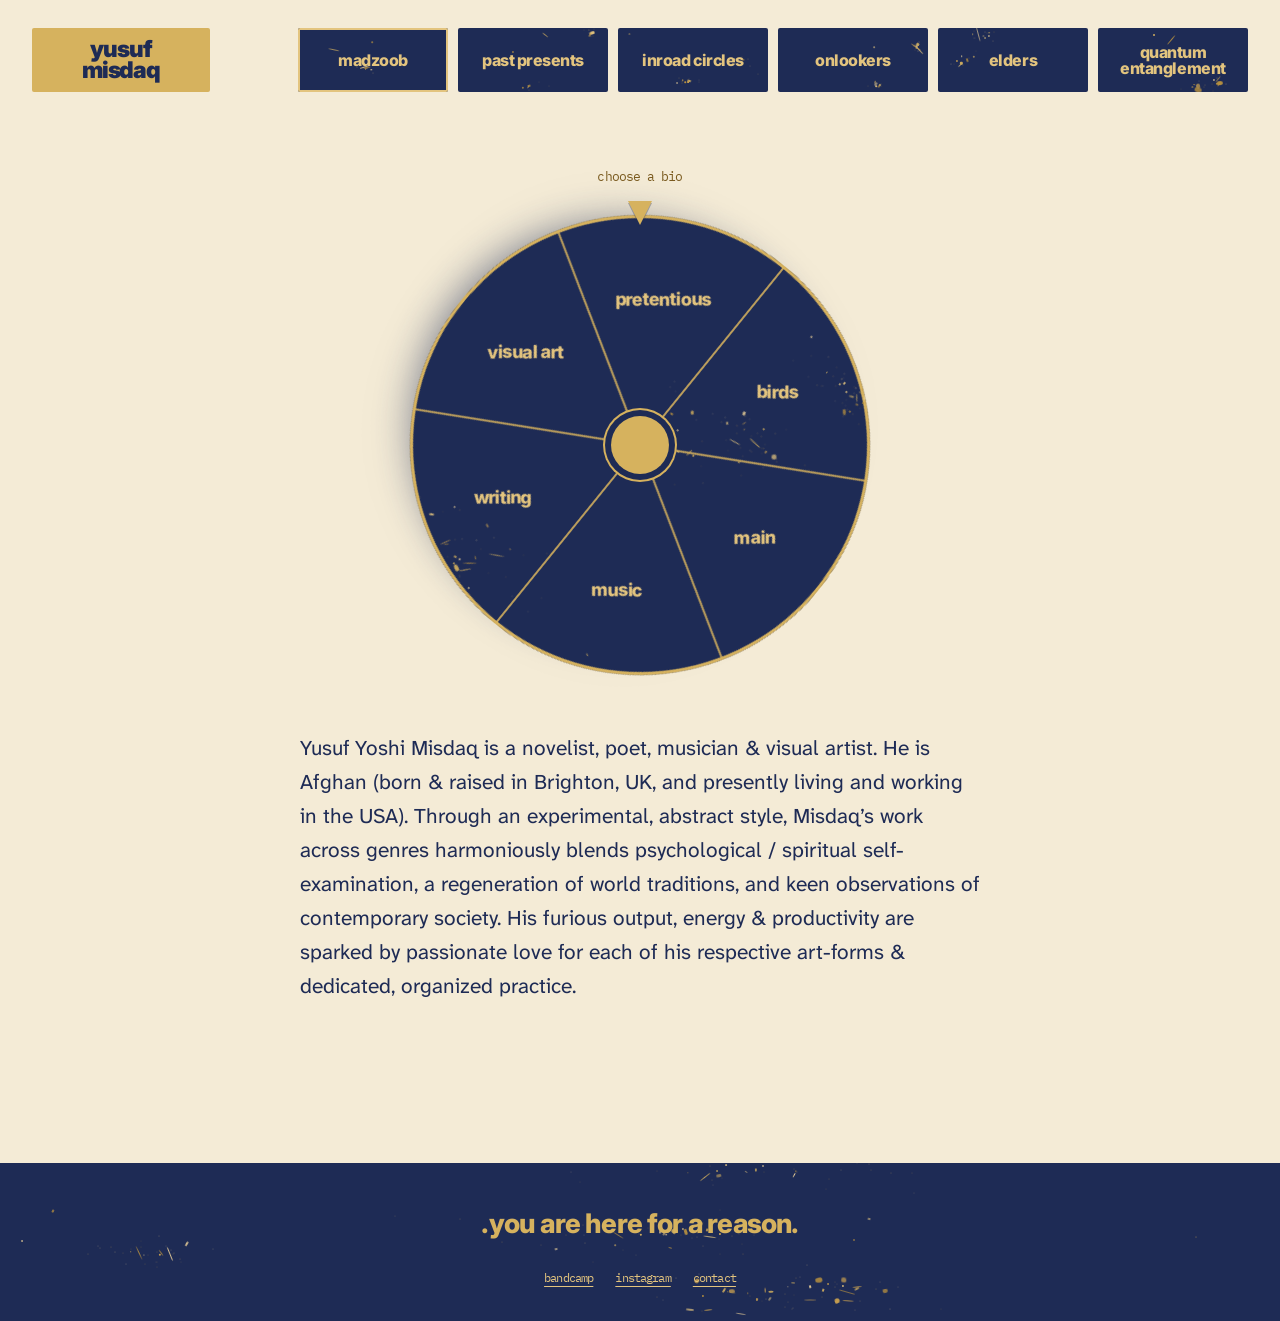
==== bio.html @ 8c19d128 "Bio page with a wheel of bio versions - bio.html: the turning wheel at the top (main, music, writing" ====
<!doctype html>
<html lang="en">
<head>
<meta charset="utf-8">
<meta name="viewport" content="width=device-width, initial-scale=1, viewport-fit=cover">
<title>bio · yusuf misdaq</title>
<link rel="stylesheet" href="https://fonts.googleapis.com/css2?family=Inter:wght@400;800;900&amp;display=swap">
<link rel="stylesheet" href="https://fonts.googleapis.com/css2?family=IBM+Plex+Mono:wght@400;500&amp;display=swap">
<link rel="stylesheet" href="https://fonts.googleapis.com/css2?family=Atkinson+Hyperlegible+Next:wght@400;600&amp;display=swap">
<link rel="stylesheet" href="https://fonts.googleapis.com/css2?family=Atkinson+Hyperlegible:wght@400;700&amp;display=swap">
<link rel="stylesheet" href="https://fonts.googleapis.com/css2?family=Aref+Ruqaa:wght@700&amp;family=Vazirmatn:wght@700&amp;display=swap">
<style>
html{background:#1E2B55}
/* shared page chrome: ground, header name box, rotating menu, lapis blocks, footer */
body{margin:0;background:#F4EBD6}
a{color:#1E2B55}a:hover{color:#2E4A8C}
.namebox{display:flex;align-items:center;justify-content:center;width:178px;height:64px;box-sizing:border-box;background:#D6B25E;color:#1E2B55;text-decoration:none;font-family:Inter,'Helvetica Neue',Arial,sans-serif;font-weight:900;font-size:23px;line-height:.9;letter-spacing:-0.045em;border-radius:2px;text-align:center;text-transform:lowercase}
.namebox:hover{color:#1E2B55;background:#E3C47E}
.namebox:focus-visible{outline:2px solid #2E4A8C;outline-offset:3px}
.hdr{display:flex;flex-wrap:wrap;gap:18px 24px;align-items:flex-start;justify-content:space-between;padding:28px 0 46px}
.namebox{display:flex;align-items:center;justify-content:center;width:178px;height:64px;box-sizing:border-box;background:#D6B25E;color:#1E2B55;text-decoration:none;font-size:23px;line-height:.9;border-radius:2px;text-align:center}
.namebox:hover{color:#1E2B55;background:#E3C47E}
.namebox:focus-visible{outline:2px solid #2E4A8C;outline-offset:3px}
.menu{display:grid;grid-template-columns:repeat(6,150px);gap:10px}
@media (max-width: 1240px){.menu{grid-template-columns:repeat(3,150px);row-gap:30px}}
@media (max-width: 560px){.menu{grid-template-columns:repeat(2,minmax(0,1fr));width:100%}}
.mi{position:relative;display:block;width:150px;max-width:100%;height:64px;text-decoration:none}
@media (max-width: 560px){.mi{width:100%}}
.mi:focus-visible{outline:2px solid #2E4A8C;outline-offset:3px}
.mbox{position:absolute;top:0;right:0;bottom:0;left:0;display:flex;align-items:center;justify-content:center;padding:0 10px;box-sizing:border-box;background:var(--ink);border-radius:2px;overflow:hidden}
.mi:hover .mbox{background:#25336A}
.mi[aria-current="page"] .mbox{box-shadow:inset 0 0 0 2px #E3C47E}
.poe{position:relative;z-index:1;font-family:Inter,Vazirmatn,'Helvetica Neue',Arial,sans-serif;font-weight:800;font-size:16px;line-height:1.02;letter-spacing:-0.03em;color:#E3C47E;text-align:center;text-transform:lowercase}
@keyframes sw0{0%{opacity:0}50%{opacity:.5}100%{opacity:1}}
@keyframes sw1{0%{opacity:0}50%{opacity:.5}100%{opacity:1}}
.sw0{animation:sw0 .6s steps(3) both}.sw1{animation:sw1 .6s steps(3) both}
.gen{position:absolute;top:100%;left:50%;margin-top:6px;white-space:nowrap;font-family:'IBM Plex Mono',ui-monospace,monospace;font-size:12px;color:#7A5A1E;text-transform:lowercase;opacity:0;letter-spacing:-.6em;transform:translateX(-50%);transition:opacity .25s ease,letter-spacing .35s ease;pointer-events:none}
.mi:hover .gen,.mi:focus-visible .gen{opacity:1;letter-spacing:-0.07em}
@media (hover: none){.gen{opacity:1;letter-spacing:-0.07em}.menu{row-gap:30px}}
@media (prefers-reduced-motion: reduce){.sw0,.sw1{animation:none}.gen{transition:none}}
.lapis{position:relative;overflow:hidden;background:#1E2B55}
.fx{position:absolute;top:0;right:0;bottom:0;left:0;pointer-events:none}
.fk{position:absolute;display:block}
.above{position:relative;z-index:1}
.foot{margin-top:120px;padding:44px 44px 36px;color:#F4EBD6;display:flex;flex-direction:column;gap:30px}
.fcall{font-family:Inter,'Helvetica Neue',Arial,sans-serif;font-weight:800;font-size:27px;letter-spacing:-0.03em;color:#D6B25E;text-transform:lowercase;text-align:center;margin:0}
.flinks{display:flex;flex-wrap:wrap;gap:6px 22px;font-family:'IBM Plex Mono',ui-monospace,monospace;font-size:12px;letter-spacing:-0.07em;text-transform:lowercase}
.flinks a{color:#E3C47E;text-underline-offset:4px}.flinks a:hover{color:#F4EBD6}
/* menu: on hover the box turns gold and shows its plain name inside (computers); phones keep the name underneath */
.mbox{transition:background-color .35s ease}
.mbox .fx{transition:opacity .35s ease}
.poe{transition:opacity .3s ease}
.real{position:absolute;top:0;right:0;bottom:0;left:0;display:flex;align-items:center;justify-content:center;padding:0 10px;font-family:Inter,'Helvetica Neue',Arial,sans-serif;font-weight:900;font-size:17px;line-height:1;letter-spacing:-0.04em;color:#1E2B55;text-transform:lowercase;text-align:center;opacity:0;transition:opacity .35s ease;z-index:2;pointer-events:none}
@media (hover: hover){
.gen{display:none}
.mi:hover .mbox,.mi:focus-visible .mbox{background:#D6B25E}
.mi:hover .mbox .fx,.mi:focus-visible .mbox .fx{opacity:0}
.mi:hover .poe,.mi:focus-visible .poe{opacity:0 !important}
.mi:hover .real,.mi:focus-visible .real{opacity:1}
}
@media (hover: none){.real{display:none}}

/* project pages: a magazine-like stack of blocks. widths: text (680), wide (1040), full bleed. */
:root{--ink:#1E2B55;--ground:#F4EBD6;--gold:#D6B25E;--gold2:#E3C47E;--ochre:#7A5A1E;--pink:#DDA0B4;--red:#9E2A22;--panel:#EFE4CB;--text:680px;--wide:1040px}
.page{--ink:#1E2B55;background:var(--ground);color:var(--ink);min-height:100vh;display:flex;flex-direction:column;box-sizing:border-box;padding:0 32px;overflow-x:clip}
.page > .foot{margin-left:-32px;margin-right:-32px}
.wk{flex:1 0 auto;width:100%;max-width:1216px;margin:0 auto;padding-bottom:40px}

/* hero */
.wk-hero{display:grid;grid-template-columns:minmax(0,1fr) auto;gap:40px;align-items:end;padding:44px 44px 40px;border-radius:2px;color:var(--ground)}
.wk-hero.nocover{grid-template-columns:minmax(0,1fr)}
.wk-title{margin:0;font-family:Inter,'Helvetica Neue',Arial,sans-serif;font-weight:900;font-size:clamp(48px,8.4vw,132px);line-height:.88;letter-spacing:-0.05em;text-transform:lowercase;text-wrap:balance;overflow-wrap:anywhere}
.wk-meta{margin:18px 0 0;font-family:'IBM Plex Mono',ui-monospace,monospace;font-size:13px;letter-spacing:-0.07em;color:var(--gold2);text-transform:lowercase}
.wk-line{margin:12px 0 0;max-width:46ch;font-family:'Atkinson Hyperlegible Next','Atkinson Hyperlegible',Verdana,sans-serif;font-size:20px;line-height:1.45;text-transform:lowercase}
.wk-cover{width:min(360px,34vw);aspect-ratio:1;object-fit:cover;display:block;box-shadow:0 22px 34px -18px rgba(0,0,0,.55);transform:rotate(var(--tilt,1.2deg))}
.wk-back{display:inline-block;margin:22px 0 0;font-family:'IBM Plex Mono',ui-monospace,monospace;font-size:12px;letter-spacing:-0.07em;color:var(--ochre);text-transform:lowercase;text-underline-offset:4px}

/* block rhythm */
.blocks{display:flex;flex-direction:column;gap:64px;margin-top:64px}
.blocks > .tight{margin-top:-46px}
.w-text{width:100%;max-width:var(--text);margin:0 auto}
.w-wide{width:100%;max-width:var(--wide);margin:0 auto}
.w-full{width:100vw;margin-left:calc(50% - 50vw);margin-right:0}
figure{margin-top:0;margin-bottom:0}
.cap{margin:10px 0 0;font-family:'IBM Plex Mono',ui-monospace,monospace;font-size:12px;letter-spacing:-0.07em;color:var(--ochre);text-transform:lowercase}
.w-full .cap{padding:0 32px}

/* prose */
.prose{font-family:'Atkinson Hyperlegible Next','Atkinson Hyperlegible',Verdana,sans-serif;font-size:19px;line-height:1.66;hyphens:auto;-webkit-hyphens:auto;text-wrap:pretty}
.prose p{margin:0 0 1em}
.prose > :last-child{margin-bottom:0}
.prose h2,.prose h3{font-family:Inter,'Helvetica Neue',Arial,sans-serif;font-weight:800;letter-spacing:-0.03em;text-transform:lowercase;text-wrap:balance;line-height:1.05;margin:1.4em 0 .5em}
.prose h2{font-size:34px}.prose h3{font-size:24px}
.prose a{color:var(--ink);text-decoration-color:var(--gold);text-decoration-thickness:2px;text-underline-offset:4px}
.prose a:hover{color:#2E4A8C}
.prose img{display:block;width:calc(100% + 120px);max-width:none;margin:1.4em -60px;height:auto}
.prose blockquote{margin:1.2em 0;padding-left:22px;border-left:3px solid var(--gold);font-style:italic}
.prose ul,.prose ol{padding-left:1.2em}
.dropcap > p:first-of-type::first-letter{float:left;font-family:Inter,'Helvetica Neue',Arial,sans-serif;font-weight:900;font-size:5.2em;line-height:.8;margin:.06em .1em 0 -.02em;color:var(--ink)}

/* images */
.img img{display:block;width:100%;height:auto}
.img.band img{aspect-ratio:3/1;object-fit:cover}
@media (max-width:760px){.img.band img{aspect-ratio:2/1}}

/* text wrapping around an image */
.wrapfig{margin:6px 0 14px;width:46%}
.wrapfig.third{width:36%}
.wrapfig img{display:block;width:100%;height:auto}
.wrapfig.left{float:left;margin-right:30px;margin-left:-110px}
.wrapfig.right{float:right;margin-left:30px;margin-right:-110px}
.wrapbox::after{content:"";display:block;clear:both}
@media (max-width:1000px){.wrapfig.left{margin-left:0}.wrapfig.right{margin-right:0}}
@media (max-width:640px){.wrapfig,.wrapfig.third{float:none;width:100%;margin:0 0 18px}}

/* poster */
.poster{position:relative;overflow:hidden;border-radius:2px;padding:clamp(28px,4vw,52px) clamp(24px,4vw,48px)}
.poster .pt{position:relative;z-index:1;margin:0;font-family:Inter,'Helvetica Neue',Arial,sans-serif;font-weight:900;letter-spacing:-0.05em;line-height:.9;text-transform:lowercase;text-align:justify;text-align-last:justify;overflow-wrap:anywhere}
.poster.huge .pt{font-size:clamp(56px,11vw,168px)}
.poster.large .pt{font-size:clamp(40px,7vw,104px)}
.poster.medium .pt{font-size:clamp(28px,4.4vw,64px)}
.poster.c-lapis,.poster.c-ink{background:var(--ink);color:var(--ground)}
.poster.c-pink{background:var(--pink);color:var(--ink)}
.poster.c-gold{background:var(--gold);color:var(--ink)}
.poster.c-red{background:var(--red);color:var(--ground)}
.poster.c-cream{background:var(--ground);color:var(--ink);box-shadow:inset 0 0 0 3px var(--ink)}
.poster.photo{color:var(--ground)}
.poster.photo::before{content:"";position:absolute;inset:0;background:var(--pimg) center/cover no-repeat;z-index:0}
.poster.photo::after{content:"";position:absolute;inset:0;background:rgba(14,20,48,.38);z-index:0}

/* split (two halves side by side) */
.split{display:grid;grid-template-columns:1fr 1fr;gap:16px}
.half{display:flex;flex-direction:column;align-items:center;text-align:center;background:var(--panel);border-radius:3px;padding:44px 28px 36px;color:var(--ink);text-decoration:none}
.split.lapis-halves .half{background:var(--ink);color:var(--ground)}
.half img{width:100%;max-width:440px;aspect-ratio:1;object-fit:contain;display:block;margin-bottom:26px}
.half h3{margin:0;font-family:Inter,'Helvetica Neue',Arial,sans-serif;font-weight:900;font-size:clamp(28px,3.4vw,46px);letter-spacing:-0.045em;line-height:.95;text-transform:lowercase;text-wrap:balance}
.half p{margin:10px 0 0;max-width:32ch;font-family:'Atkinson Hyperlegible Next','Atkinson Hyperlegible',Verdana,sans-serif;font-size:17px;line-height:1.45;text-transform:lowercase}
.half .go{margin-top:16px;font-family:'IBM Plex Mono',ui-monospace,monospace;font-size:13px;letter-spacing:-0.07em;color:var(--ochre);text-transform:lowercase;text-decoration:underline;text-underline-offset:4px}
.split.lapis-halves .half .go{color:var(--gold2)}
a.half:hover h3{color:#2E4A8C}
.split.lapis-halves a.half:hover h3{color:var(--gold2)}
@media (max-width:760px){.split{grid-template-columns:1fr}}

/* quotes */
.q-quiet{position:relative;padding-left:64px}
.q-quiet::before{content:"\201C";position:absolute;left:0;top:-26px;font-family:Inter,'Helvetica Neue',Arial,sans-serif;font-weight:900;font-size:120px;color:var(--gold);line-height:1}
.q-quiet p{margin:0;font-family:'Atkinson Hyperlegible Next','Atkinson Hyperlegible',Verdana,sans-serif;font-style:italic;font-size:clamp(24px,2.8vw,34px);line-height:1.35;text-wrap:balance}
.q-poster p{margin:0;font-family:Inter,'Helvetica Neue',Arial,sans-serif;font-weight:900;font-size:clamp(36px,5.6vw,80px);letter-spacing:-0.05em;line-height:.92;text-transform:lowercase;text-align:justify;text-align-last:justify}
.q-by{margin:16px 0 0;font-family:'IBM Plex Mono',ui-monospace,monospace;font-size:13px;letter-spacing:-0.07em;color:var(--ochre);text-transform:lowercase}
.q-quiet .q-by{padding-left:0}

/* poem */
.poem-b{text-align:center}
.poem-b h3{margin:0 0 18px;font-family:'Atkinson Hyperlegible Next','Atkinson Hyperlegible',Verdana,sans-serif;font-weight:600;font-size:18px;text-transform:lowercase;font-style:italic}
.poem-b pre{margin:0;white-space:pre-wrap;font-family:'Atkinson Hyperlegible Next','Atkinson Hyperlegible',Verdana,sans-serif;font-size:21px;line-height:1.7}

/* gallery */
.strip{display:flex;gap:14px;overflow-x:auto;scroll-snap-type:x mandatory;padding-bottom:10px;scrollbar-width:thin}
.strip img{height:min(440px,60vw);width:auto;flex:0 0 auto;scroll-snap-align:center;display:block}
.grid{display:grid;grid-template-columns:repeat(3,1fr);gap:10px}
.grid img{width:100%;aspect-ratio:1;object-fit:cover;display:block}
@media (max-width:640px){.grid{grid-template-columns:repeat(2,1fr)}}

/* video */
.vid{position:relative;aspect-ratio:16/9;background:var(--ink);overflow:hidden;border-radius:2px}
.vid button{all:unset;position:absolute;inset:0;cursor:pointer;display:flex;align-items:center;justify-content:center}
.vid .poster-img{position:absolute;inset:0;width:100%;height:100%;object-fit:cover}
.vid .play{position:relative;width:84px;height:84px;border-radius:50%;background:var(--ink);box-shadow:0 0 0 3px var(--gold);display:flex;align-items:center;justify-content:center}
.vid button:hover .play,.vid button:focus-visible .play{background:#25336A;box-shadow:0 0 0 3px var(--gold2),0 0 30px rgba(214,178,94,.5)}
.vid iframe{position:absolute;inset:0;width:100%;height:100%;border:0}
.clip video{display:block;width:100%;height:auto}

/* audio */
.aud{display:flex;align-items:center;gap:16px;background:var(--ink);color:var(--ground);border-radius:3px;padding:16px 20px}
.aud span{font-family:Inter,'Helvetica Neue',Arial,sans-serif;font-weight:800;font-size:18px;letter-spacing:-0.03em;text-transform:lowercase;flex:0 1 auto}
.aud audio{flex:1 1 auto;min-width:0;height:40px}

/* links row */
.links{display:flex;flex-wrap:wrap;gap:10px;justify-content:center}
.links a{position:relative;overflow:hidden;display:inline-flex;align-items:center;min-height:48px;padding:0 22px;border-radius:2px;background:var(--ink);color:var(--gold2);text-decoration:none;font-family:Inter,'Helvetica Neue',Arial,sans-serif;font-weight:800;font-size:17px;letter-spacing:-0.03em;text-transform:lowercase}
.links a:hover{color:var(--ground)}

/* pinned image beside scrolling text */
.pinned{display:grid;grid-template-columns:1fr 1fr;gap:48px;align-items:start}
.pinned.right .pin{order:2}
.pin{position:sticky;top:24px}
.pin img{display:block;width:100%;height:auto;max-height:86vh;object-fit:cover}
@media (max-width:760px){.pinned{grid-template-columns:1fr}.pin{position:static}.pinned.right .pin{order:0}}

/* dividers and credits */
.divider{display:flex;justify-content:center}
.lapisband{height:30px;position:relative;overflow:hidden;background:var(--ink)}
.credits pre{margin:0;white-space:pre-wrap;columns:2 260px;column-gap:40px;font-family:'IBM Plex Mono',ui-monospace,monospace;font-size:13px;line-height:1.7;letter-spacing:-0.05em;color:var(--ochre);text-transform:lowercase}

/* previous / next */
.wk-nav{display:flex;justify-content:space-between;gap:16px;margin-top:96px;font-family:'IBM Plex Mono',ui-monospace,monospace;font-size:13px;letter-spacing:-0.07em;text-transform:lowercase}
.wk-nav a{color:var(--ink);text-underline-offset:4px;max-width:45%}
.wk-missing{margin:120px auto;text-align:center;font-family:'Atkinson Hyperlegible Next','Atkinson Hyperlegible',Verdana,sans-serif;font-size:22px;text-transform:lowercase}
@media (max-width:760px){.wk-hero{grid-template-columns:1fr;padding:32px 24px}.wk-cover{width:100%;max-width:420px;transform:none}.blocks{gap:48px;margin-top:48px}.prose img{width:100%;margin:1.2em 0}.page{padding:0 16px}.page > .foot{margin-left:-16px;margin-right:-16px}.w-full .cap{padding:0 16px}}

/* bio: the wheel of bio versions, and the chosen text beneath it */
.bio{flex:1 0 auto;width:100%;max-width:1216px;margin:0 auto;padding:30px 0 40px;display:flex;flex-direction:column;align-items:center}
.bhint{margin:0 0 30px;font-family:'IBM Plex Mono',ui-monospace,monospace;font-size:13px;letter-spacing:-0.07em;color:var(--ochre);text-transform:lowercase}
.bwheel{position:relative;width:min(460px,86vw);aspect-ratio:1;flex:0 0 auto}
.bpoint{position:absolute;left:50%;top:-14px;width:0;height:0;margin-left:-12px;border-left:12px solid transparent;border-right:12px solid transparent;border-top:24px solid var(--gold);z-index:3;filter:drop-shadow(0 2px 0 rgba(30,43,85,.35))}
.bdisc{position:absolute;inset:0;border-radius:50%;overflow:hidden;box-shadow:0 0 0 3px var(--gold) inset,0 26px 40px -24px rgba(30,43,85,.6);will-change:transform}
.bsvg{position:absolute;inset:0;width:100%;height:100%;pointer-events:none}
.bsvg line{stroke:var(--gold);stroke-width:.45;opacity:.85}
.bwedge{fill:transparent;transition:fill .5s ease}
.bwedge.on{fill:rgba(214,178,94,.92)}
.bseg{position:absolute;left:50%;top:50%;width:0;height:0;transform:rotate(var(--a)) translateY(calc(min(460px,86vw) * -0.32)) rotate(calc(-1 * var(--a)))}
.blab{all:unset;position:absolute;left:-64px;top:-34px;width:128px;height:68px;display:flex;align-items:center;justify-content:center;text-align:center;cursor:pointer;border-radius:8px;font-family:Inter,'Helvetica Neue',Arial,sans-serif;font-weight:800;font-size:18px;line-height:1.02;letter-spacing:-0.03em;color:var(--gold2);text-transform:lowercase;z-index:2;transition:color .4s ease}
.blab:hover{color:var(--ground)}
.blab.on{color:var(--ink)}
.blab:focus-visible{outline:2px solid var(--gold2);outline-offset:2px}
.bhub{position:absolute;left:50%;top:50%;width:58px;height:58px;margin:-29px 0 0 -29px;border-radius:50%;background:var(--gold);box-shadow:0 0 0 6px var(--ink),0 0 0 8px var(--gold);z-index:2;pointer-events:none}
.btext{width:100%;max-width:var(--text);margin-top:56px;animation:bfade .6s ease both}
.btext .prose{font-size:21px;line-height:1.62}
.bsoon{margin:0;text-align:center;font-family:'Atkinson Hyperlegible Next','Atkinson Hyperlegible',Verdana,sans-serif;font-size:19px;color:var(--ochre);text-transform:lowercase}
@keyframes bfade{from{opacity:0;transform:translateY(8px)}to{opacity:1;transform:none}}
@media (max-width:640px){.blab{font-size:15px;left:-50px;width:100px}.bhub{width:44px;height:44px;margin:-22px 0 0 -22px}.btext .prose{font-size:19px}}
@media (prefers-reduced-motion: reduce){.btext{animation:none}}
</style>
</head>
<body>
<div id="app"></div>
<noscript><p style="font-family:sans-serif;padding:24px">this site needs javascript turned on.</p></noscript>
<script type="module" src="assets/js/bio.js"></script>
</body>
</html>
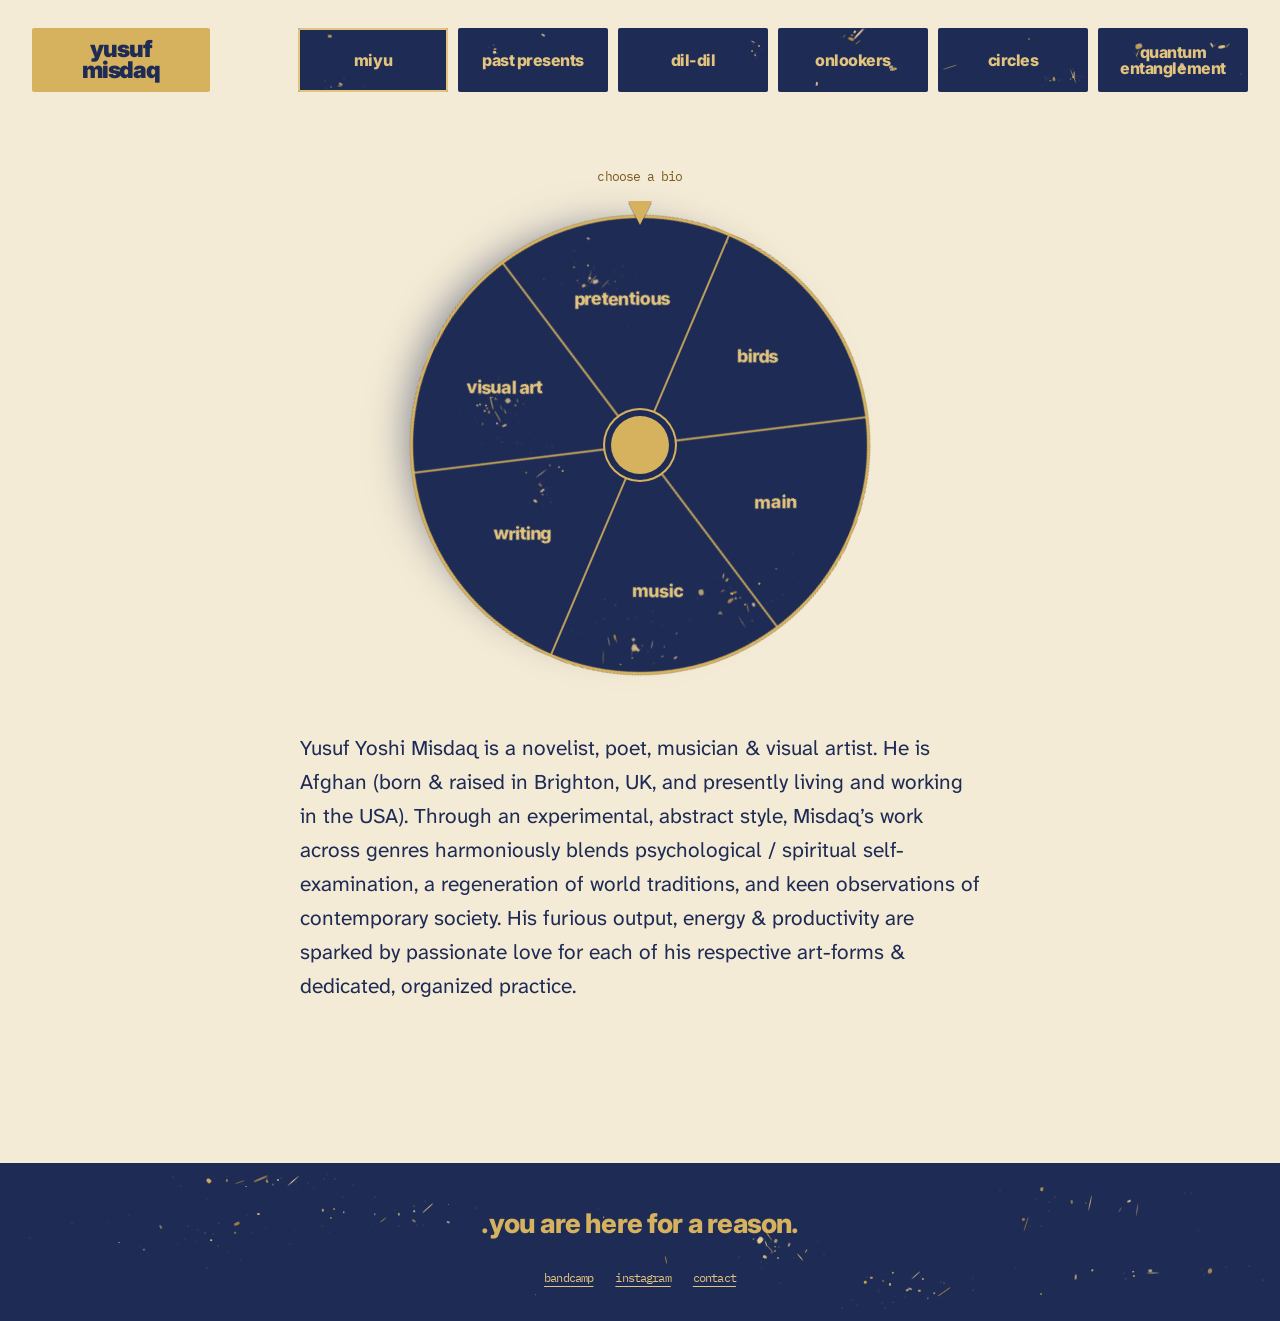
==== commit cca79e2f: "Split block: panel and text colours, matching image crops - panel: cream, ink, gold, lapis (speckled" ====
--- a/bio.html
+++ b/bio.html
@@ -128,17 +128,23 @@
 .poster.photo::before{content:"";position:absolute;inset:0;background:var(--pimg) center/cover no-repeat;z-index:0}
 .poster.photo::after{content:"";position:absolute;inset:0;background:rgba(14,20,48,.38);z-index:0}
 
-/* split (two halves side by side) */
+/* split (two halves side by side): panel colour, text colour and image shape are chosen per block */
 .split{display:grid;grid-template-columns:1fr 1fr;gap:16px}
-.half{display:flex;flex-direction:column;align-items:center;text-align:center;background:var(--panel);border-radius:3px;padding:44px 28px 36px;color:var(--ink);text-decoration:none}
-.split.lapis-halves .half{background:var(--ink);color:var(--ground)}
-.half img{width:100%;max-width:440px;aspect-ratio:1;object-fit:contain;display:block;margin-bottom:26px}
+.half{position:relative;overflow:hidden;display:flex;flex-direction:column;align-items:center;text-align:center;border-radius:3px;padding:44px 28px 36px;text-decoration:none;color:var(--ht)}
+.p-cream{background:var(--panel)}.p-ink,.p-lapis{background:var(--ink)}.p-gold{background:var(--gold)}.p-pink{background:var(--pink)}
+.t-indigo{--ht:var(--ink)}.t-gold{--ht:var(--gold)}.t-cream{--ht:var(--ground)}.t-pink{--ht:var(--pink)}
+.p-gold.t-gold{--ht:var(--ink)}.p-pink.t-pink{--ht:var(--ink)}.p-cream.t-cream{--ht:var(--ink)}
+.half img{width:100%;max-width:440px;display:block;margin-bottom:26px;object-fit:cover}
+.half img.s-square{aspect-ratio:1}
+.half img.s-portrait{aspect-ratio:4/5}
+.half img.s-landscape{aspect-ratio:3/2}
+.half img.s-whole{aspect-ratio:auto;height:auto;object-fit:contain}
 .half h3{margin:0;font-family:Inter,'Helvetica Neue',Arial,sans-serif;font-weight:900;font-size:clamp(28px,3.4vw,46px);letter-spacing:-0.045em;line-height:.95;text-transform:lowercase;text-wrap:balance}
 .half p{margin:10px 0 0;max-width:32ch;font-family:'Atkinson Hyperlegible Next','Atkinson Hyperlegible',Verdana,sans-serif;font-size:17px;line-height:1.45;text-transform:lowercase}
-.half .go{margin-top:16px;font-family:'IBM Plex Mono',ui-monospace,monospace;font-size:13px;letter-spacing:-0.07em;color:var(--ochre);text-transform:lowercase;text-decoration:underline;text-underline-offset:4px}
-.split.lapis-halves .half .go{color:var(--gold2)}
-a.half:hover h3{color:#2E4A8C}
-.split.lapis-halves a.half:hover h3{color:var(--gold2)}
+.half .go{margin-top:16px;font-family:'IBM Plex Mono',ui-monospace,monospace;font-size:13px;letter-spacing:-0.07em;color:inherit;opacity:.85;text-transform:lowercase;text-decoration:underline;text-underline-offset:4px}
+a.half{transition:filter .25s ease}
+a.half:hover{filter:brightness(1.06)}
+a.half:hover .go{opacity:1}
 @media (max-width:760px){.split{grid-template-columns:1fr}}
 
 /* quotes */
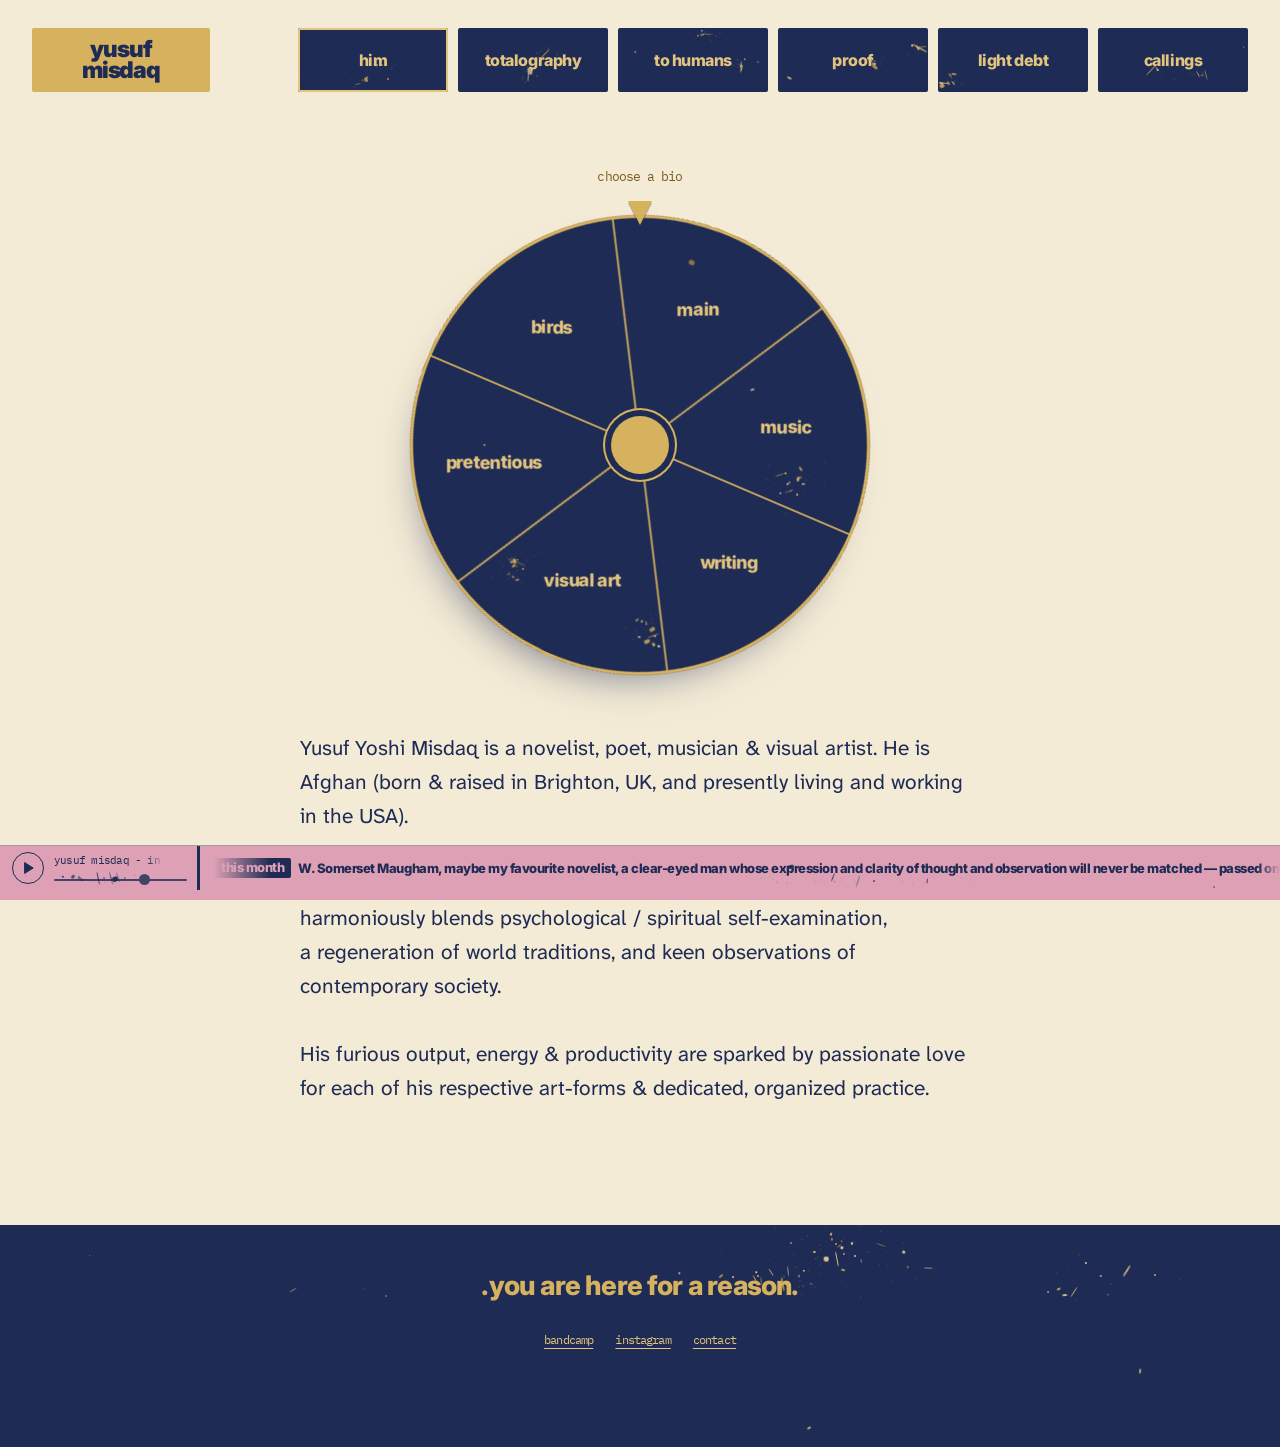
==== commit d94ef6fc: "Keep the music strip and footer on every page; pages swap without reloading so the music never stops" ====
--- a/bio.html
+++ b/bio.html
@@ -3,13 +3,15 @@
 <head>
 <meta charset="utf-8">
 <meta name="viewport" content="width=device-width, initial-scale=1, viewport-fit=cover">
+<meta name="theme-color" content="#F4EBD6">
 <title>bio · yusuf misdaq</title>
 <link rel="stylesheet" href="https://fonts.googleapis.com/css2?family=Inter:wght@400;800;900&amp;display=swap">
 <link rel="stylesheet" href="https://fonts.googleapis.com/css2?family=IBM+Plex+Mono:wght@400;500&amp;display=swap">
 <link rel="stylesheet" href="https://fonts.googleapis.com/css2?family=Atkinson+Hyperlegible+Next:wght@400;600&amp;display=swap">
 <link rel="stylesheet" href="https://fonts.googleapis.com/css2?family=Atkinson+Hyperlegible:wght@400;700&amp;display=swap">
 <link rel="stylesheet" href="https://fonts.googleapis.com/css2?family=Aref+Ruqaa:wght@700&amp;family=Vazirmatn:wght@700&amp;display=swap">
-<style>
+<link rel="stylesheet" href="assets/css/shell.css">
+<style id="page-css">
 html{background:#1E2B55}
 /* shared page chrome: ground, header name box, rotating menu, lapis blocks, footer */
 body{margin:0;background:#F4EBD6}
@@ -229,8 +231,8 @@
 </style>
 </head>
 <body>
-<div id="app"></div>
+<div id="shell"><div id="app"></div><div id="strip"></div><div id="foot"></div></div>
 <noscript><p style="font-family:sans-serif;padding:24px">this site needs javascript turned on.</p></noscript>
-<script type="module" src="assets/js/bio.js"></script>
+<script type="module" src="assets/js/app.js" data-page="assets/js/bio.js"></script>
 </body>
 </html>
--- a/assets/css/shell.css
+++ b/assets/css/shell.css
@@ -0,0 +1,67 @@
+/* the shell around every page: base colours, the music/news strip and the footer. pages bring their own styles. */
+html{background:#1E2B55}
+body{margin:0;background:#F4EBD6}
+a{color:#1E2B55}a:hover{color:#2E4A8C}
+#shell{min-height:100vh;display:flex;flex-direction:column;background:#F4EBD6}
+#app{flex:1 0 auto;display:flex;flex-direction:column}
+#app > div{min-height:0 !important;flex:1 0 auto}
+.lapis{position:relative;overflow:hidden;background:#1E2B55}
+.fx{position:absolute;top:0;right:0;bottom:0;left:0;pointer-events:none}
+.fk{position:absolute;display:block}
+.above{position:relative;z-index:1}
+
+/* footer */
+#foot{margin-top:80px}
+#foot .foot{margin:0 !important;border-radius:0;padding:44px 44px calc(100px + env(safe-area-inset-bottom)) !important;color:#F4EBD6;display:flex;flex-direction:column;gap:30px}
+.fcall{font-family:Inter,'Helvetica Neue',Arial,sans-serif;font-weight:800;font-size:27px;letter-spacing:-0.03em;color:#D6B25E;text-transform:lowercase;text-align:center;margin:0}
+.flinks{display:flex;flex-wrap:wrap;gap:6px 22px;font-family:'IBM Plex Mono',ui-monospace,monospace;font-size:12px;letter-spacing:-0.07em;text-transform:lowercase}
+.flinks a{color:#E3C47E;text-underline-offset:4px}.flinks a:hover{color:#F4EBD6}
+
+/* the strip: fixed along the bottom on computers */
+#strip .strip{position:fixed;left:0;right:0;bottom:0;z-index:50;height:44px;display:flex;align-items:center;background:var(--sbg);color:var(--sfg);box-shadow:0 -1px 0 var(--sline)}
+#strip .s-lapis{--sbg:#1E2B55;--sfg:#F4EBD6;--slab:#D6B25E;--sacc:#D6B25E;--sline:rgba(214,178,94,.35);--spill:#1E2B55}
+#strip .s-red{--sbg:#9E2A22;--sfg:#F4EBD6;--slab:#EED39A;--sacc:#EED39A;--sline:rgba(30,43,85,.5);--spill:#9E2A22}
+#strip .s-gold{--sbg:#D6B25E;--sfg:#1E2B55;--slab:#1E2B55;--sacc:#1E2B55;--sline:rgba(30,43,85,.45);--spill:#D6B25E}
+#strip .s-pink{--sbg:#DDA0B4;--sfg:#1E2B55;--slab:#1E2B55;--sacc:#1E2B55;--sline:rgba(30,43,85,.4);--spill:#DDA0B4;--sbar:#1E2B55}
+#strip .s-lapis,#strip .s-red{--sbar:#D6B25E}#strip .s-gold{--sbar:#1E2B55}
+#strip .s-gold .fx{display:none}
+#strip .s-red .fk{opacity:.55 !important}
+#strip .player{flex:0 0 auto;width:clamp(200px,14%,260px);border-right:3px solid var(--sbar);display:flex;align-items:center;gap:10px;padding:0 10px 0 12px;box-sizing:border-box;height:100%}
+#strip .pp{flex:0 0 auto;width:32px;height:32px;border:1.5px solid var(--sacc);border-radius:50%;background:transparent;display:flex;align-items:center;justify-content:center;cursor:pointer;padding:0;color:var(--sacc)}
+#strip .pp:hover,#strip .pp:focus-visible{background:rgba(255,255,255,.12);outline:none}
+#strip .pp svg{display:block}
+#strip .pmeta{min-width:0;flex:1 1 auto;display:flex;flex-direction:column;gap:5px}
+#strip .song{display:block;width:100%;overflow:hidden;white-space:nowrap;-webkit-mask-image:linear-gradient(to right,#000 85%,transparent);mask-image:linear-gradient(to right,#000 85%,transparent)}
+#strip .songin{display:inline-block;font-family:'IBM Plex Mono',ui-monospace,monospace;font-size:11px;letter-spacing:-0.07em;color:var(--slab);text-transform:lowercase;line-height:1.1;will-change:transform}
+#strip .songin i{font-style:normal;padding:0 14px}
+#strip .songin b{font-weight:inherit}
+#strip .songin[data-short] .dup{display:none}
+#strip .song{max-width:110px}
+#strip .vol{-webkit-appearance:none;appearance:none;width:100%;height:14px;margin:0;background:transparent;cursor:pointer}
+#strip .vol::-webkit-slider-runnable-track{height:2px;background:var(--sacc);opacity:.8;border-radius:2px}
+#strip .vol::-moz-range-track{height:2px;background:var(--sacc);border-radius:2px}
+#strip .vol::-webkit-slider-thumb{-webkit-appearance:none;width:11px;height:11px;margin-top:-4.5px;border-radius:50%;background:var(--sacc);border:none}
+#strip .vol::-moz-range-thumb{width:11px;height:11px;border-radius:50%;background:var(--sacc);border:none}
+#strip .vol:focus-visible{outline:1px solid var(--sacc);outline-offset:2px}
+#strip .tick{flex:1 1 auto;min-width:0;height:100%;overflow:hidden;display:flex;align-items:center;cursor:default;-webkit-mask-image:linear-gradient(to right,transparent,#000 56px,#000 calc(100% - 22px),transparent);mask-image:linear-gradient(to right,transparent,#000 56px,#000 calc(100% - 22px),transparent)}
+#strip .track{display:flex;flex:0 0 auto;width:max-content;will-change:transform}
+#strip .ti{display:inline-flex;align-items:center;gap:7px;white-space:nowrap;padding-right:20px;font-family:Inter,'Helvetica Neue',Arial,sans-serif;font-weight:800;letter-spacing:-0.03em}
+#strip .ti::after{content:"\2726";color:var(--sacc);font-size:10px;padding-left:11px}
+#strip .tl,#strip .tt{display:block;line-height:1}
+#strip .tl{font-weight:800;font-size:13px;color:var(--slab)}
+#strip .tt{font-size:13px;color:var(--sfg)}
+#strip a.tt{text-decoration:underline;text-decoration-thickness:1.5px;text-decoration-color:var(--sacc);text-underline-offset:4px}
+#strip a.tt:hover,#strip a.tt:focus-visible{opacity:.8;outline:none}
+#strip .tmoon .tl{font-size:15px;line-height:1}
+#strip .tday .tl{color:var(--spill);background:var(--slab);padding:3px 7px 4px;border-radius:2px}
+@media (max-width: 720px){#strip .player{width:auto;padding-right:6px;gap:8px}#strip .pmeta{width:84px;flex:0 0 84px}#strip .vol{display:none}}
+#strip .strip{background:transparent !important}
+#strip .strip::before{content:"";position:absolute;top:0;right:0;bottom:0;left:0;background:var(--sbg);z-index:-1}
+
+/* phones: Safari's floating toolbar owns the bottom edge, so the strip sits in the page just above the footer */
+@media (max-width: 760px){
+#strip{margin-top:80px}
+#strip .strip{position:relative;left:auto;right:auto;bottom:auto;z-index:2}
+#foot{margin-top:0}
+#foot .foot{padding-bottom:calc(36px + env(safe-area-inset-bottom)) !important}
+}
